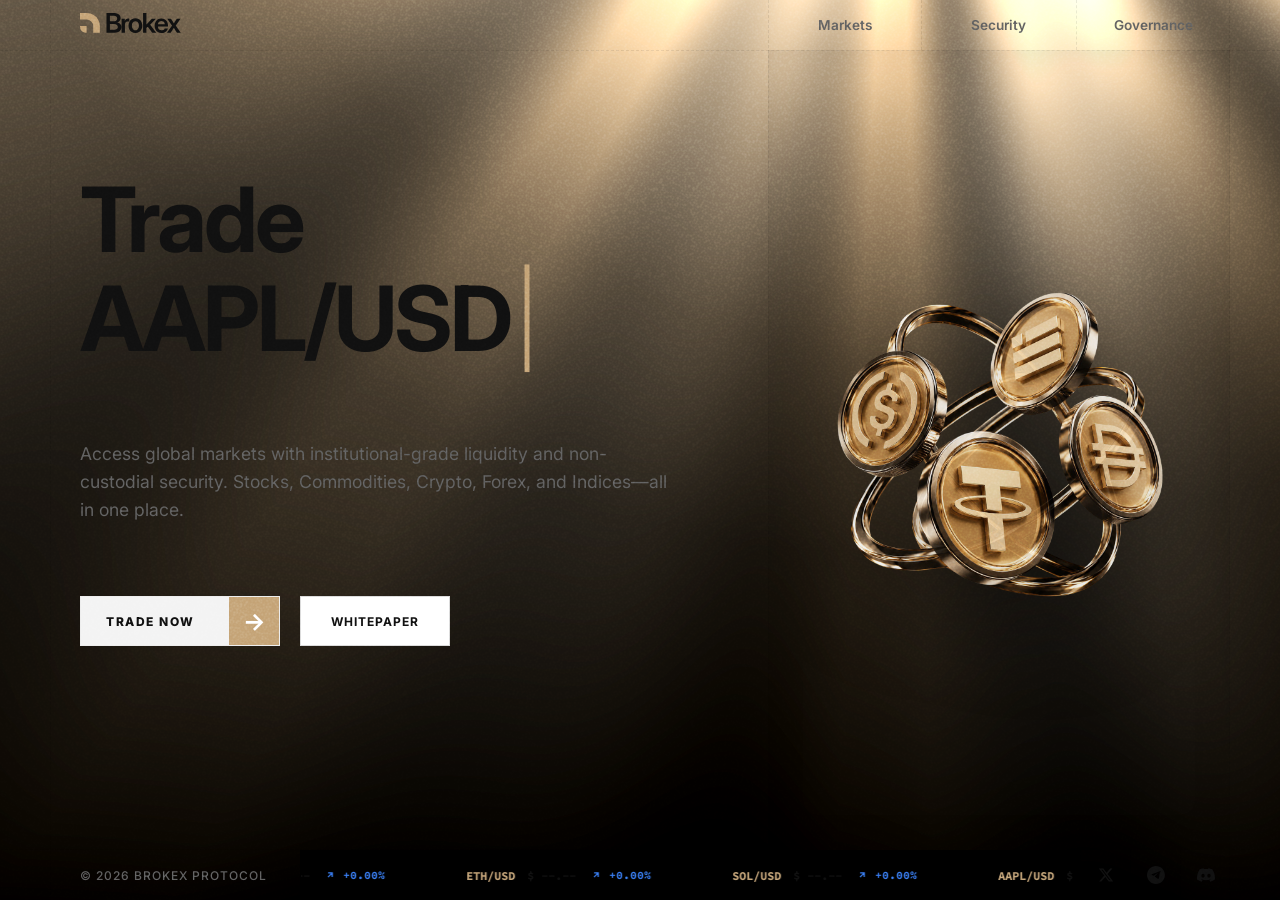
==== index.html @ e4e47d41 "feur" ====
<!DOCTYPE html>
<html lang="en" data-theme="light">

<head>
    <meta charset="UTF-8">
    <meta name="viewport" content="width=device-width, initial-scale=1.0">
    <title>BROKEX | Decentralized Web3 CFD Broker (Shader BG)</title>
    <link rel="stylesheet" href="style.css">
    <link rel="preconnect" href="https://fonts.googleapis.com">
    <link rel="preconnect" href="https://fonts.gstatic.com" crossorigin>
    <link
        href="https://fonts.googleapis.com/css2?family=Inter:wght@400;600;700&family=Source+Code+Pro:wght@600;700&display=swap"
        rel="stylesheet">
    <link
        href="https://fonts.googleapis.com/css2?family=Inter:wght@400;600;700&family=Source+Code+Pro:wght@600;700&display=swap"
        rel="stylesheet">
        
    <!-- Isolated Styles for WebGL Shader Canvas Background -->
    <style>
        html {
            background-color: #060606; /* Solid deep charcoal base behind the canvas */
        }

        #bg-canvas {
            position: fixed;
            top: 0;
            left: 0;
            width: 100vw;
            height: 100vh;
            z-index: -1;
            pointer-events: none;
            display: block;
            filter: brightness(1.15) contrast(1.2); /* Boosts visibility and contrast of the golden rays */
        }

        /* Make primary containers transparent so the shader is visible */
        body, 
        .desktop-view, 
        .mobile-view, 
        .app-container, 
        .mobile-container {
            background: transparent !important;
            background-color: transparent !important;
        }
    </style>
</head>

<body>
    <!-- DESKTOP VIEW -->
    <div class="desktop-view">
        <div class="app-container">
            <!-- Grid Lines -->
            <div class="grid-line horizontal top"></div>
            <div class="grid-line horizontal bottom"></div>
            <div class="grid-line vertical left"></div>
            <div class="grid-line vertical right"></div>
            <div class="grid-line vertical divider"></div>
            <div class="logo-grid">
                <a href="index.html" class="logo-link">
                    <div class="logo">
                        <svg id="Layer_1" data-name="Layer 1" xmlns="http://www.w3.org/2000/svg"
                            viewBox="0 0 410.74 81.56">
                            <defs>
                                <style>
                                    .cls-1 {
                                        fill: #c8a97e;
                                        fill-rule: evenodd;
                                    }

                                    .logo-text {
                                        fill: #111111;
                                    }
                                </style>
                            </defs>
                            <path class="logo-text"
                                d="M108,80.27V0h31.07A36.19,36.19,0,0,1,153.48,2.6a20.53,20.53,0,0,1,9.08,7.29,19.17,19.17,0,0,1,3.12,11A18.38,18.38,0,0,1,164,29a15.93,15.93,0,0,1-4.81,5.86,22.43,22.43,0,0,1-7.41,3.59v.09a20.78,20.78,0,0,1,8.64,2.93,17.15,17.15,0,0,1,6.1,6.43,19.8,19.8,0,0,1,2.26,9.78,21.63,21.63,0,0,1-3.21,11.84,21.06,21.06,0,0,1-9.51,7.93q-6.31,2.84-15.63,2.83ZM122,68.7h16.89q7.29,0,11.29-3a10,10,0,0,0,4-8.55,11.44,11.44,0,0,0-1.76-6.41,11.24,11.24,0,0,0-5.1-4.16,19.72,19.72,0,0,0-8.07-1.47H122ZM122,34h16.36a16.41,16.41,0,0,0,7-1.36,10.29,10.29,0,0,0,4.51-3.88,11.06,11.06,0,0,0,1.56-6A10.25,10.25,0,0,0,148,14.61q-3.48-3-9.62-3H122ZM169.6,80.27V23.38h13.11v9.45h.18a14.4,14.4,0,0,1,4.91-7.44,14.29,14.29,0,0,1,8.88-2.56c.91,0,1.73,0,2.49.07s1.39.1,1.93.13V35.11c-.5-.07-1.36-.16-2.58-.26s-2.5-.16-3.84-.16a11.77,11.77,0,0,0-5.81,1.47,10.29,10.29,0,0,0-4.14,4.45,16.25,16.25,0,0,0-1.5,7.45V80.27ZM226,81.56a28.28,28.28,0,0,1-14.69-3.74,26,26,0,0,1-9.86-10.42,32.72,32.72,0,0,1-3.51-15.5,33,33,0,0,1,3.51-15.57,26,26,0,0,1,9.86-10.47,30.54,30.54,0,0,1,29.4,0,26,26,0,0,1,9.81,10.47A32.87,32.87,0,0,1,254,51.9a32.61,32.61,0,0,1-3.53,15.5,26,26,0,0,1-9.81,10.42A28.3,28.3,0,0,1,226,81.56Zm0-11.35A13,13,0,0,0,233.53,68a14.36,14.36,0,0,0,5-6.33,24.88,24.88,0,0,0,1.74-9.76,25,25,0,0,0-1.74-9.84,14.57,14.57,0,0,0-5-6.36A12.77,12.77,0,0,0,226,33.46a12.93,12.93,0,0,0-7.56,2.22,14.25,14.25,0,0,0-5,6.36,24.93,24.93,0,0,0-1.77,9.86,24.65,24.65,0,0,0,1.77,9.78,14.12,14.12,0,0,0,5,6.31A13.05,13.05,0,0,0,226,70.21Zm43.68-7.7V46.44H271L293.1,23.38h16.35l-26.4,28.06h-2.72L269.64,62.51ZM257.21,80.27V0h13.63V80.27Zm37.4,0L274.9,54.45,284,45l26.81,35.3Zm37.64,1.29a27.8,27.8,0,0,1-14.77-3.81,25.39,25.39,0,0,1-9.61-10.54,33.46,33.46,0,0,1-3.38-15.31A33.15,33.15,0,0,1,308,36.47a26.53,26.53,0,0,1,9.62-10.55,26,26,0,0,1,14.1-3.83,27.87,27.87,0,0,1,11.16,2.16,24.39,24.39,0,0,1,8.62,6.08A27.86,27.86,0,0,1,357,39.71a35.69,35.69,0,0,1,1.93,12v3.69H309.87V46h42.27l-6.08,2.52a18.56,18.56,0,0,0-1.73-8.32,12.86,12.86,0,0,0-4.91-5.42,15.83,15.83,0,0,0-15,0,12.81,12.81,0,0,0-4.89,5.42,18.56,18.56,0,0,0-1.73,8.32v5.92A20,20,0,0,0,319.53,63a13.14,13.14,0,0,0,5,5.78,14.9,14.9,0,0,0,8,2,16.65,16.65,0,0,0,6.05-1A11.87,11.87,0,0,0,343,67a11,11,0,0,0,2.51-4.29h12.73a20.51,20.51,0,0,1-4.71,9.82,25.35,25.35,0,0,1-9.14,6.66,30,30,0,0,1-12.15,2.39Zm22.28-1.29,23.24-32.64-.22,7L355.9,23.38h15.15l5.9,9.05c1.47,2.35,2.88,4.67,4.24,6.89s2.73,4.49,4.09,6.77h-4.89c1.41-2.28,2.81-4.52,4.17-6.77s2.81-4.54,4.32-6.89l6-9h14.95l-22,31.29L388,47.6l22.76,32.67H395.57l-6.8-10.13q-2.17-3.45-4.19-6.68l-4.05-6.52H385c-1.38,2.18-2.74,4.37-4.1,6.52s-2.77,4.38-4.28,6.68l-6.91,10.13Z" />
                            <path class="cls-1"
                                d="M27,27h0a27,27,0,0,1,27,26.55v27h27v-27h0a53.63,53.63,0,0,0-7.46-27A53.92,53.92,0,0,0,27,0H0V27Z" />
                            <path class="cls-1" d="M27,80.49v-27H0v.55A27,27,0,0,0,22.25,80.49Z" />
                        </svg>
                    </div>
                </a>
            </div>
            <div class="copyright-grid">© 2026 BROKEX PROTOCOL</div>
            <div class="ticker-grid">
                <div class="ticker-wrap">
                    <!-- Injected via JS -->
                </div>
            </div>
            <main class="layout">
                <section class="section-left">
                    <div class="content-block">
                        <div class="stage stage-hero">
                            <h1 class="typewriter-container">
                                Trade<br>
                                <span class="typewriter-text"></span><span class="cursor">|</span>
                            </h1>
                        </div>
                        <div class="stage stage-desc">
                            <p>Access global markets with institutional-grade liquidity and non-custodial security.
                                Stocks,
                                Commodities, Crypto, Forex, and Indices—all in one place.</p>
                        </div>
                        <div class="cta-group">
                            <a href="https://app.brokex.trade" class="btn-trade">
                                <div class="text-container"><span class="btn-text">TRADE NOW</span></div>
                                <div class="text-reveal">TRADE NOW</div>
                                <div class="icon-box"><span>&rarr;</span></div>
                            </a>
                            <a href="whitepaper.html" class="btn-secondary">Whitepaper</a>
                        </div>
                    </div>
                </section>
                <section class="section-right">
                    <nav class="nav top-nav">
                        <div class="nav-links">
                            <a href="markets.html">Markets</a>
                            <a href="#">Security</a>
                            <a href="#">Governance</a>
                        </div>
                        <button class="theme-icon-btn theme-toggle-btn">
                            <svg class="sun-icon" viewBox="0 0 24 24" fill="none" stroke="currentColor" stroke-width="2"
                                stroke-linecap="round" stroke-linejoin="round">
                                <circle cx="12" cy="12" r="5"></circle>
                                <line x1="12" y1="1" x2="12" y2="3"></line>
                                <line x1="12" y1="21" x2="12" y2="23"></line>
                                <line x1="4.22" y1="4.22" x2="5.64" y2="5.64"></line>
                                <line x1="18.36" y1="18.36" x2="19.78" y2="19.78"></line>
                                <line x1="1" y1="12" x2="3" y2="12"></line>
                                <line x1="21" y1="12" x2="23" y2="12"></line>
                                <line x1="4.22" y1="19.78" x2="5.64" y2="18.36"></line>
                                <line x1="18.36" y1="5.64" x2="19.78" y2="4.22"></line>
                            </svg>
                            <svg class="moon-icon" viewBox="0 0 24 24" fill="none" stroke="currentColor"
                                stroke-width="2" stroke-linecap="round" stroke-linejoin="round">
                                <path d="M21 12.79A9 9 0 1 1 11.21 3 7 7 0 0 0 21 12.79z"></path>
                            </svg>
                        </button>
                        <button id="menu-toggle" class="menu-toggle"><span></span><span></span></button>
                    </nav>

                    <!-- Transparent gold box override to let background shader shine through -->
                    <div class="gold-box" style="background: transparent !important;">
                        <img src="3.png" alt="Crypto Assets" class="gold-box-asset asset-base">
                        <img src="COMBINED.png" alt="Crypto Assets" class="gold-box-asset asset-overlay">
                    </div>
                    <div class="social-grid">
                        <a href="https://X.com/brokexfi" target="_blank"><svg width="16" height="16" viewBox="0 0 24 24"
                                fill="currentColor">
                                <path
                                    d="M18.244 2.25h3.308l-7.227 8.26 8.502 11.24H16.17l-5.214-6.817L4.99 21.75H1.68l7.73-8.835L1.254 2.25H8.08l4.713 6.231zm-1.161 17.52h1.833L7.084 4.126H5.117z" />
                            </svg></a>
                        <a href="https://t.me/brokexfi" target="_blank"><svg width="18" height="18" viewBox="0 0 24 24"
                                fill="currentColor">
                                <path
                                    d="M11.944 0C5.346 0 0 5.346 0 11.944c0 6.598 5.346 11.944 11.944 11.944 6.598 0 11.944-5.346 11.944-11.944C23.888 5.346 18.542 0 11.944 0zm5.206 8.196c-.164 1.724-.872 5.885-1.233 7.82-.153.816-.454 1.09-.744 1.117-.633.058-1.111-.418-1.724-.82-.96-.63-1.502-1.022-2.433-1.636-1.077-.71-.38-1.1.235-1.74.16-.167 2.946-2.698 3.002-2.93.007-.03.013-.142-.054-.202-.066-.06-.163-.04-.233-.024-.098.022-1.66 1.057-4.688 3.1l-2.906-.91c-.632-.197-.643-.632.132-.932 1.503-.585 3.336-1.282 5.498-2.09 4.137-1.54 4.993-1.808 5.553-1.817.123-.002.396.028.572.17.149.12.19.28.203.395.013.116.015.263.008.334z" />
                            </svg></a>
                        <a href="https://discord.com" target="_blank"><svg width="18" height="18" viewBox="0 0 24 24"
                                fill="currentColor">
                                <path
                                    d="M20.317 4.37a19.791 19.791 0 0 0-4.885-1.515.074.074 0 0 0-.079.037c-.21.375-.444.864-.608 1.25a18.27 18.27 0 0 0-5.487 0 12.64 12.64 0 0 0-.617-1.25.077.077 0 0 0-.079-.037A19.736 19.736 0 0 0 3.677 4.37a.07.07 0 0 0-.032.027C.533 9.046-.32 13.58.099 18.057a.082.082 0 0 0 .031.057 19.9 19.9 0 0 0 5.993 3.03.078.078 0 0 0 .084-.028 14.09 14.09 0 0 0 1.226-1.994.076.076 0 0 0-.041-.106 13.107 13.107 0 0 1-1.872-.892.077.077 0 0 1-.008-.128 10.2 10.2 0 0 0 .372-.292.074.074 0 0 1 .077-.01c3.928 1.793 8.18 1.793 12.062 0a.074.074 0 0 1 .078.01c.12.098.246.198.373.292a.077.077 0 0 1-.006.127 12.299 12.299 0 0 1-1.873.892.077.077 0 0 0-.041.107c.36.698.772 1.362 1.225 1.993a.076.076 0 0 0 .084.028 19.839 19.839 0 0 0 6.002-3.03.077.077 0 0 0 .032-.054c.5-5.177-.838-9.674-3.549-13.66a.061.061 0 0 0-.031-.03zM8.02 15.33c-1.183 0-2.157-1.085-2.157-2.419 0-1.333.956-2.419 2.157-2.419 1.21 0 2.176 1.096 2.157 2.42 0 1.333-.956 2.418-2.157 2.418zm7.975 0c-1.183 0-2.157-1.085-2.157-2.419 0-1.333.955-2.419 2.157-2.419 1.21 0 2.176 1.096 2.157 2.42 0 1.333-.946 2.418-2.157 2.418z" />
                            </svg></a>
                    </div>
                </section>
            </main>
        </div>
    </div>

    <!-- MOBILE VIEW -->
    <div class="mobile-view">
        <div class="mobile-container">
            <header>
                <a href="index.html" class="logo">
                    <svg id="Layer_1" data-name="Layer 1" xmlns="http://www.w3.org/2000/svg" viewBox="0 0 410.74 81.56">
                        <defs>
                            <style>
                                .cls-1 {
                                    fill: #c8a97e;
                                    fill-rule: evenodd;
                                }

                                .logo-text {
                                    fill: #111111;
                                }
                            </style>
                        </defs>
                        <path class="logo-text"
                            d="M108,80.27V0h31.07A36.19,36.19,0,0,1,153.48,2.6a20.53,20.53,0,0,1,9.08,7.29,19.17,19.17,0,0,1,3.12,11A18.38,18.38,0,0,1,164,29a15.93,15.93,0,0,1-4.81,5.86,22.43,22.43,0,0,1-7.41,3.59v.09a20.78,20.78,0,0,1,8.64,2.93,17.15,17.15,0,0,1,6.1,6.43,19.8,19.8,0,0,1,2.26,9.78,21.63,21.63,0,0,1-3.21,11.84,21.06,21.06,0,0,1-9.51,7.93q-6.31,2.84-15.63,2.83ZM122,68.7h16.89q7.29,0,11.29-3a10,10,0,0,0,4-8.55,11.44,11.44,0,0,0-1.76-6.41,11.24,11.24,0,0,0-5.1-4.16,19.72,19.72,0,0,0-8.07-1.47H122ZM122,34h16.36a16.41,16.41,0,0,0,7-1.36,10.29,10.29,0,0,0,4.51-3.88,11.06,11.06,0,0,0,1.56-6A10.25,10.25,0,0,0,148,14.61q-3.48-3-9.62-3H122ZM169.6,80.27V23.38h13.11v9.45h.18a14.4,14.4,0,0,1,4.91-7.44,14.29,14.29,0,0,1,8.88-2.56c.91,0,1.73,0,2.49.07s1.39.1,1.93.13V35.11c-.5-.07-1.36-.16-2.58-.26s-2.5-.16-3.84-.16a11.77,11.77,0,0,0-5.81,1.47,10.29,10.29,0,0,0-4.14,4.45,16.25,16.25,0,0,0-1.5,7.45V80.27ZM226,81.56a28.28,28.28,0,0,1-14.69-3.74,26,26,0,0,1-9.86-10.42,32.72,32.72,0,0,1-3.51-15.5,33,33,0,0,1,3.51-15.57,26,26,0,0,1,9.86-10.47,30.54,30.54,0,0,1,29.4,0,26,26,0,0,1,9.81,10.47A32.87,32.87,0,0,1,254,51.9a32.61,32.61,0,0,1-3.53,15.5,26,26,0,0,1-9.81,10.42A28.3,28.3,0,0,1,226,81.56Zm0-11.35A13,13,0,0,0,233.53,68a14.36,14.36,0,0,0,5-6.33,24.88,24.88,0,0,0,1.74-9.76,25,25,0,0,0-1.74-9.84,14.57,14.57,0,0,0-5-6.36A12.77,12.77,0,0,0,226,33.46a12.93,12.93,0,0,0-7.56,2.22,14.25,14.25,0,0,0-5,6.36,24.93,24.93,0,0,0-1.77,9.86,24.65,24.65,0,0,0,1.77,9.78,14.12,14.12,0,0,0,5,6.31A13.05,13.05,0,0,0,226,70.21Zm43.68-7.7V46.44H271L293.1,23.38h16.35l-26.4,28.06h-2.72L269.64,62.51ZM257.21,80.27V0h13.63V80.27Zm37.4,0L274.9,54.45,284,45l26.81,35.3Zm37.64,1.29a27.8,27.8,0,0,1-14.77-3.81,25.39,25.39,0,0,1-9.61-10.54,33.46,33.46,0,0,1-3.38-15.31A33.15,33.15,0,0,1,308,36.47a26.53,26.53,0,0,1,9.62-10.55,26,26,0,0,1,14.1-3.83,27.87,27.87,0,0,1,11.16,2.16,24.39,24.39,0,0,1,8.62,6.08A27.86,27.86,0,0,1,357,39.71a35.69,35.69,0,0,1,1.93,12v3.69H309.87V46h42.27l-6.08,2.52a18.56,18.56,0,0,0-1.73-8.32,12.86,12.86,0,0,0-4.91-5.42,15.83,15.83,0,0,0-15,0,12.81,12.81,0,0,0-4.89,5.42,18.56,18.56,0,0,0-1.73,8.32v5.92A20,20,0,0,0,319.53,63a13.14,13.14,0,0,0,5,5.78,14.9,14.9,0,0,0,8,2,16.65,16.65,0,0,0,6.05-1A11.87,11.87,0,0,0,343,67a11,11,0,0,0,2.51-4.29h12.73a20.51,20.51,0,0,1-4.71,9.82,25.35,25.35,0,0,1-9.14,6.66,30,30,0,0,1-12.15,2.39Zm22.28-1.29,23.24-32.64-.22,7L355.9,23.38h15.15l5.9,9.05c1.47,2.35,2.88,4.67,4.24,6.89s2.73,4.49,4.09,6.77h-4.89c1.41-2.28,2.81-4.52,4.17-6.77s2.81-4.54,4.32-6.89l6-9h14.95l-22,31.29L388,47.6l22.76,32.67H395.57l-6.8-10.13q-2.17-3.45-4.19-6.68l-4.05-6.52H385c-1.38,2.18-2.74,4.37-4.1,6.52s-2.77,4.38-4.28,6.68l-6.91,10.13Z" />
                        <path class="cls-1"
                            d="M27,27h0a27,27,0,0,1,27,26.55v27h27v-27h0a53.63,53.63,0,0,0-7.46-27A53.92,53.92,0,0,0,27,0H0V27Z" />
                        <path class="cls-1" d="M27,80.49v-27H0v.55A27,27,0,0,0,22.25,80.49Z" />
                    </svg>
                </a>
                <a href="https://app.brokex.trade" class="btn btn-trade btn-header-trade">Trade Now</a>
                <button class="theme-toggle theme-toggle-btn">
                    <svg class="sun-icon" viewBox="0 0 24 24" fill="none" stroke="currentColor" stroke-width="2"
                        stroke-linecap="round" stroke-linejoin="round">
                        <circle cx="12" cy="12" r="5"></circle>
                        <line x1="12" y1="1" x2="12" y2="3"></line>
                        <line x1="12" y1="21" x2="12" y2="23"></line>
                        <line x1="4.22" y1="4.22" x2="5.64" y2="5.64"></line>
                        <line x1="18.36" y1="18.36" x2="19.78" y2="19.78"></line>
                        <line x1="1" y1="12" x2="3" y2="12"></line>
                        <line x1="21" y1="12" x2="23" y2="12"></line>
                        <line x1="4.22" y1="19.78" x2="5.64" y2="18.36"></line>
                        <line x1="18.36" y1="5.64" x2="19.78" y2="4.22"></line>
                    </svg>
                    <svg class="moon-icon" viewBox="0 0 24 24" fill="none" stroke="currentColor" stroke-width="2"
                        stroke-linecap="round" stroke-linejoin="round">
                        <path d="M21 12.79A9 9 0 1 1 11.21 3 7 7 0 0 0 21 12.79z"></path>
                    </svg>
                </button>
            </header>
            <main>
                <section class="hero-section">
                    <h1>Trade<br><span class="typewriter-text"></span><span class="cursor">|</span></h1>
                    
                    <!-- Mobile Gold Box Showcase -->
                    <div class="gold-box-mobile">
                        <img src="3.png" alt="Crypto Assets" class="gold-box-asset asset-base">
                        <img src="COMBINED.png" alt="Crypto Assets" class="gold-box-asset asset-overlay">
                    </div>

                </section>
            </main>
            <footer>
                <div class="social-links">
                    <a href="https://X.com/brokexfi">Twitter</a>
                    <a href="https://t.me/brokexfi">Telegram</a>
                </div>
                <div class="copyright">© 2026 BROKEX PROTOCOL</div>
            </footer>
        </div>

        <!-- MOBILE FIXED BOTTOM BAR -->
        <div class="mobile-bottom-bar">
            <div class="mobile-ticker-container">
                <div class="ticker-wrap"></div>
            </div>
            <button class="mobile-menu-trigger" id="mobile-menu-trigger">
                <div class="burger-icon">
                    <span></span>
                    <span></span>
                    <span></span>
                </div>
            </button>
        </div>
    </div>


    <!-- SVG Filter for Sandpaper Texture -->
    <svg style="display:none;">
        <filter id="sandpaper">
            <feTurbulence type="fractalNoise" baseFrequency="0.9" numOctaves="3" stitchTiles="stitch" />
            <feColorMatrix type="saturate" values="0" />
            <feComponentTransfer>
                <feFuncA type="linear" slope="0.05" />
            </feComponentTransfer>
        </filter>
    </svg>
    <!-- MOBILE MENU OVERLAY (GLOBAL) -->
    <div id="mobile-menu" class="mobile-menu">
        <div class="mobile-menu-content">
            <a href="markets.html" class="mobile-link">Markets</a>
            <a href="#" class="mobile-link">Security</a>
            <a href="#" class="mobile-link">Governance</a>
            <a href="whitepaper.html" class="mobile-link">Whitepaper</a>
            <div class="mobile-menu-footer">
                <div class="social-links-mobile">
                    <a href="https://X.com/brokexfi" target="_blank">Twitter</a>
                    <a href="https://t.me/brokexfi" target="_blank">Telegram</a>
                </div>
            </div>
        </div>
    </div>

    <!-- WebGL Background Renderer & Main interaction logic -->
    <script src="background-renderer.js"></script>
    <script src="script.js"></script>

</body>

</html>
---- style.css ----
:root {
    --bg-light: #ffffff;
    --bg-subtle: #f9f9f9;
    --gold: #c8a97e;
    --gold-bright: #d4af37;
    --gold-deep: #b89566;
    --text-dark: #111111;
    --text-grey: #666666;
    --grid-color: rgba(0, 0, 0, 0.08);
    --font-main: 'Inter', sans-serif;
}

[data-theme="dark"] {
    --bg-light: #0d0d0d;
    --bg-subtle: #141414;
    --text-dark: #f5f5f5;
    --text-grey: #888888;
    --grid-color: rgba(255, 255, 255, 0.15);
    --gold: #b89566;
    /* Slightly deeper gold for dark mode */
}



* {
    margin: 0;
    padding: 0;
    box-sizing: border-box;
}

::selection {
    background: var(--gold);
    color: #fff;
}

::-moz-selection {
    background: var(--gold);
    color: #fff;
}

body {
    background: linear-gradient(180deg, #2b1a0f, #000);
    color: var(--text-dark);
    font-family: var(--font-main);
    height: 100vh;
    position: relative;
    overflow: hidden;
    transition: background-color 0.3s ease, color 0.3s ease;
}

body::before {
    content: "";
    position: absolute;
    inset: 0;
    background-image: url("noise.png");
    opacity: 0.08;
    mix-blend-mode: overlay;
    pointer-events: none;
    z-index: 9999;
}

[data-theme="dark"] .btn-secondary {
    background: var(--bg-subtle);
    border-color: #333;
}

[data-theme="dark"] .btn-trade {
    background-color: #111111;
    border-color: #222;
}

[data-theme="dark"] .btn-trade:hover {
    background-color: #1a1a1a;
    border-color: var(--gold);
}

[data-theme="dark"] .btn-text,
[data-theme="dark"] .text-reveal {
    color: var(--text-dark);
}

.app-container {
    width: 100vw;
    height: 100vh;
    position: relative;
    background: var(--bg-light);
}

/* Grid Lines */
.grid-line {
    position: absolute;
    z-index: 10;
    pointer-events: none;
}

.grid-line.horizontal {
    height: 1px;
    left: 0;
    right: 0;
    border-top: 1px dashed var(--grid-color);
}

.grid-line.horizontal.top {
    top: 50px;
}

.grid-line.horizontal.bottom {
    bottom: 50px;
}

.grid-line.vertical {
    width: 1px;
    top: 0;
    bottom: 0;
    border-left: 1px dashed var(--grid-color);
}

.grid-line.vertical.left {
    left: 50px;
}

.grid-line.vertical.right {
    right: 50px;
}

.grid-line.vertical.divider {
    left: 60%;
}

/* Layout Split */
.layout {
    display: flex;
    width: 100%;
    height: 100%;
}

/* LEFT SECTION (60%) - Structured 4-Stage Layout */
.section-left {
    flex: 0 0 60%;
    padding: 80px;
    /* Uniform padding between the div block and the white square edges */
    height: 100%;
    display: flex;
}

.content-block {
    width: 100%;
    height: 100%;
    display: flex;
    flex-direction: column;
    justify-content: flex-start;
    gap: 8vh;
    padding-top: 10vh;
}

/* Stage 1: Logo & Nav */
.logo-grid {
    position: absolute;
    top: 0;
    left: 80px;
    height: 50px;
    display: flex;
    align-items: center;
    z-index: 20;
}

.logo svg {
    height: 20px;
    width: auto;
}

.logo-text {
    fill: var(--text-dark) !important;
}

.logo-link {
    text-decoration: none;
    display: flex;
    align-items: center;
    color: inherit;
}

.nav {
    display: flex;
}

.top-nav {
    position: absolute;
    top: 0;
    left: 0;
    right: 50px;
    height: 50px;
    display: flex;
    z-index: 20;
}

.nav-links {
    display: flex;
    flex: 1;
    height: 100%;
}

.top-nav .nav-links a {
    flex: 1;
    height: 100%;
    display: flex;
    justify-content: center;
    align-items: center;
    border-right: 1px dashed var(--grid-color);
}

.top-nav .nav-links a:last-child {
    border-right: none;
}

/* Theme Toggle */
.theme-icon-btn {
    background: transparent;
    border: none;
    cursor: pointer;
    color: var(--text-dark);
    display: flex;
    align-items: center;
    justify-content: center;
    width: 50px;
    height: 50px;
    aspect-ratio: 1 / 1;
    transition: all 0.3s ease;
    border-left: 1px dashed var(--grid-color);
}

.theme-icon-btn:hover {
    color: var(--gold);
    background: var(--bg-subtle);
}

.sun-icon,
.moon-icon {
    width: 18px;
    height: 18px;
    display: none;
}

[data-theme="light"] .moon-icon {
    display: block;
}

[data-theme="dark"] .sun-icon {
    display: block;
}

.nav a {
    color: var(--text-grey);
    text-decoration: none;
    font-size: 0.85rem;
    font-weight: 600;
    transition: color 0.3s;
}

.nav a:hover {
    color: var(--gold);
}

/* Stage 2: Hero Headline */
.stage-hero h1 {
    font-size: 90px;
    font-weight: 700;
    line-height: 1.1;
    letter-spacing: -3px;
    min-height: 2.2em;
    font-family: var(--font-main);
    /* Ensure 'Inter' is used for "Trade" */
}

#typewriter-text {
    color: var(--gold);
    font-family: 'Source Code Pro', monospace;
    /* Monospaced font for financial pairs */
    letter-spacing: -2px;
}

.cursor {
    color: var(--gold);
    animation: blink 0.7s infinite;
    margin-left: 5px;
    font-weight: 300;
}

@keyframes blink {

    0%,
    100% {
        opacity: 1;
    }

    50% {
        opacity: 0;
    }
}

/* Stage 3: Description */
.stage-desc p {
    color: var(--text-grey);
    font-size: 1.1rem;
    line-height: 1.6;
    max-width: 600px;
}

/* Stage 4: Footer & CTAs */
.stage-bottom {
    display: flex;
    flex-direction: column;
    gap: 40px;
}

.cta-group {
    display: flex;
    gap: 20px;
}

/* Reintegrated Theme: Gold & Grey Reveal Button */
.btn-trade {
    position: relative;
    width: 200px;
    /* Reduced width */
    height: 50px;
    /* Slightly shorter */
    background-color: #f4f4f4;
    /* Project Grey */
    border-radius: 0;
    /* Sharp corners */
    border: 1.5px solid #eeeeee;
    cursor: pointer;
    overflow: hidden;
    padding: 0;
    display: flex;
    align-items: center;
    text-decoration: none;
    transition: all 0.3s ease;
}

.text-container {
    flex-grow: 1;
    display: flex;
    justify-content: flex-start;
    /* Moved to left */
    align-items: center;
    height: 100%;
    padding-left: 25px;
    /* Offset from left edge */
    opacity: 1;
    z-index: 1;
    /* When NOT hovered, wait for the box (0.6s) then show text instantly */
    transition: opacity 0s 0.6s;
}

.btn-text {
    color: var(--text-dark);
    font-size: 0.75rem;
    /* Smaller text */
    letter-spacing: 1.5px;
    font-weight: 800;
    text-transform: uppercase;
    white-space: nowrap;
    font-family: var(--font-main);
}

.icon-box {
    position: absolute;
    right: 0;
    width: 50px;
    /* Perfect square (matches 50px height) */
    height: 100%;
    background-color: var(--gold);
    border-radius: 0;
    /* Sharp corners */
    display: flex;
    justify-content: center;
    align-items: center;
    transition: transform 0.6s cubic-bezier(0.85, 0, 0.15, 1);
    z-index: 3;
}

.icon-box span {
    font-size: 1.5rem;
    color: white;
    font-weight: bold;
}

.text-reveal {
    position: absolute;
    left: -100%;
    width: 100%;
    height: 100%;
    display: flex;
    justify-content: flex-start;
    /* Aligned to left to use padding for position */
    align-items: center;
    padding-left: 85px;
    /* Moved further to the right */
    color: #111111;
    font-size: 0.75rem;
    /* Smaller text */
    font-weight: 800;
    text-transform: uppercase;
    z-index: 2;
    opacity: 0;
    font-family: var(--font-main);
    /* No transition here = instant disappearance on hover out */
}

/* HOVER EFFECTS */
.btn-trade:hover {
    background-color: #ebebeb;
}

.btn-trade:hover .icon-box {
    transform: translateX(-150px);
    /* 200px width - 50px icon-box = 150px */
}

.btn-trade:hover .text-container {
    opacity: 0;
    /* When hovering IN, vanish immediately */
    transition: opacity 0s 0s;
}

.btn-trade:hover .text-reveal {
    opacity: 1;
    left: 0;
    transition: all 0.5s ease;
    transition-delay: 0.4s;
}

.btn-trade:hover .btn-text {
    transform: translateX(65px);
}

.btn-secondary {
    display: flex;
    align-items: center;
    justify-content: center;
    background: white;
    color: var(--text-dark);
    border: 1px solid #dddddd;
    padding: 0 30px;
    /* Reduced padding */
    height: 50px;
    /* Balanced with btn-trade */
    font-weight: 700;
    font-size: 0.75rem;
    /* Smaller text */
    letter-spacing: 1px;
    text-transform: uppercase;
    border-radius: 0;
    /* Sharp corners */
    cursor: pointer;
    text-decoration: none;
    transition: all 0.3s ease;
}

.btn-secondary:hover {
    border-color: var(--gold);
    color: var(--gold);
    background: white;
}

.btn-secondary:hover {
    background: var(--bg-subtle);
    border-color: #ccc;
}

.copyright-grid {
    position: absolute;
    bottom: 0;
    left: 80px;
    height: 50px;
    display: flex;
    align-items: center;
    font-size: 0.75rem;
    color: var(--text-grey);
    font-weight: 500;
    letter-spacing: 1px;
    z-index: 20;
}

.ticker-grid {
    position: absolute;
    bottom: 0;
    left: 300px;
    right: 200px;
    height: 50px;
    overflow: hidden;
    display: flex;
    align-items: center;
    border-left: 1px dashed var(--grid-color);
    background: #000000 !important;
    z-index: 30;
}

.ticker-wrap {
    display: flex;
    white-space: nowrap;
    will-change: transform;
    transform: translate3d(0, 0, 0);
}

.ticker-item {
    height: 50px;
    display: flex;
    align-items: center;
    padding: 0 40px;
    border-right: 1px dashed var(--grid-color);
    font-family: 'Source Code Pro', monospace;
    font-size: 0.75rem;
    min-width: 250px;
    /* Prevent layout jumps on price update */
}


.ticker-item .symbol {
    color: var(--gold);
    margin-right: 12px;
    font-weight: 700;
}

.ticker-item .price {
    color: var(--text-dark);
    margin-right: 15px;
    font-weight: 700;
    transition: all 0.3s ease;
}

.ticker-item .change {
    font-weight: 700;
    font-size: 0.7rem;
    display: flex;
    align-items: center;
    gap: 4px;
    transition: all 0.3s ease;
}

.ticker-item .change.up {
    color: #3b82f6;
}

.ticker-item .change.down {
    color: #ef4444;
}

/* RIGHT SECTION (40%) */
.section-right {
    flex: 0 0 40%;
    position: relative;
    height: 100%;
}

/* Whitepaper Layout Overrides */
.whitepaper-layout .grid-line.vertical.divider {
    left: 310px;
    /* 50px margin + 260px sidebar */
}

.whitepaper-layout .section-left {
    flex: 0 0 310px;
    padding: 60px 0;
}

.whitepaper-layout .section-right {
    flex: 1;
}

.top-nav-container {
    position: absolute;
    top: 0;
    left: 0;
    right: 0;
    height: 50px;
    display: flex;
    z-index: 100;
}

.logo-box {
    flex: 0 0 50px;
    width: 50px;
    height: 50px;
    display: flex;
    align-items: center;
    justify-content: center;
    padding: 0;
    border-right: 1px dashed var(--grid-color);
    background: var(--bg-light);
}

.sidebar-title-box {
    flex: 0 0 260px;
    width: 260px;
    height: 50px;
    display: flex;
    align-items: center;
    padding-left: 20px;
    font-size: 0.75rem;
    font-weight: 700;
    letter-spacing: 1px;
    text-transform: uppercase;
    color: var(--text-grey);
    border-right: 1px dashed var(--grid-color);
    background: var(--bg-light);
}

.whitepaper-layout .top-nav {
    flex: 1;
    margin-right: 50px;
    padding-right: 0;
    /* Ensure no internal padding */
    justify-content: flex-end;
    display: flex;
}

.whitepaper-nav a {
    flex: none !important;
    padding: 0 30px;
    border-left: 1px dashed var(--grid-color);
    border-right: none !important;
    height: 100%;
    display: flex;
    align-items: center;
}

.whitepaper-nav .theme-icon-btn {
    border-left: 1px dashed var(--grid-color);
    border-right: none;
}

.whitepaper-layout .logo svg {
    width: 24px;
    height: 24px;
}

.social-grid {
    position: absolute;
    bottom: 0;
    left: 0;
    right: 50px;
    height: 50px;
    display: flex;
    justify-content: flex-end;
    z-index: 20;
}

.social-grid a {
    width: 50px;
    height: 50px;
    display: flex;
    justify-content: center;
    align-items: center;
    border-left: 1px dashed var(--grid-color);
    color: var(--text-dark);
    transition: all 0.3s ease;
}

.social-grid a:hover {
    background: var(--bg-subtle);
    color: var(--gold);
}

.gold-box {
    position: absolute;
    top: 50px;
    bottom: 50px;
    left: 0;
    right: 50px;
    background-image: url('Background.jpg');
    background-size: cover;
    background-position: center;
    box-shadow: inset 0 0 40px rgba(0, 0, 0, 0.1);
    z-index: 5;
    overflow: hidden;
    display: flex;
    justify-content: center;
    align-items: center;
}

.gold-box-asset {
    position: absolute;
    max-width: 85%;
    max-height: 85%;
    object-fit: contain;
    z-index: 10;
    filter: drop-shadow(0 20px 50px rgba(0, 0, 0, 0.3));
}

.asset-base {
    animation: floatAsset 7s ease-in-out infinite;
    z-index: 10;
}

.asset-overlay {
    animation: floatAsset 5s ease-in-out infinite reverse;
    z-index: 11;
    opacity: 0.9;
    /* Slight transparency for the top layer if needed, or keep it solid */
}

@keyframes floatAsset {

    0%,
    100% {
        transform: translateY(0) rotate(0deg);
    }

    50% {
        transform: translateY(-25px) rotate(2deg);
    }
}



/* Mobile Menu Toggle */
.menu-toggle {
    display: none;
    width: 50px;
    height: 50px;
    background: transparent;
    border: none;
    cursor: pointer;
    position: relative;
    z-index: 1001;
    border-left: 1px dashed var(--grid-color);
    flex-direction: column;
    justify-content: center;
    align-items: center;
    gap: 4px;
}

.menu-toggle span {
    display: block;
    width: 20px;
    height: 2px;
    background: var(--text-dark);
    transition: all 0.3s cubic-bezier(0.4, 0, 0.2, 1);
}

.menu-toggle.active span:first-child {
    transform: translateY(3px) rotate(45deg);
}

.menu-toggle.active span:last-child {
    transform: translateY(-3px) rotate(-45deg);
}

/* Mobile Menu Overlay */
.mobile-menu {
    position: fixed;
    top: 0;
    left: 0;
    width: 100%;
    height: 100%;
    background: var(--bg-light);
    z-index: 3000;

    display: flex;
    flex-direction: column;
    justify-content: center;
    align-items: center;
    transform: translateX(100%);
    transition: transform 0.5s cubic-bezier(0.85, 0, 0.15, 1);
}

.mobile-menu.active {
    transform: translateX(0);
}

.mobile-menu-content {
    display: flex;
    flex-direction: column;
    gap: 30px;
    align-items: center;
    width: 100%;
}

.mobile-link {
    font-size: 2rem;
    font-weight: 700;
    text-decoration: none;
    color: var(--text-dark);
    letter-spacing: -1px;
    text-transform: uppercase;
    transition: color 0.3s;
}

.mobile-link:hover {
    color: var(--gold);
}

.mobile-menu-footer {
    margin-top: 50px;
    border-top: 1px dashed var(--grid-color);
    padding-top: 30px;
    width: 200px;
    text-align: center;
}

.social-links-mobile {
    display: flex;
    justify-content: center;
    gap: 20px;
}

.social-links-mobile a {
    color: var(--text-grey);
    text-decoration: none;
    font-size: 0.8rem;
    font-weight: 600;
}

.mobile-view {
    display: none;
}

.desktop-view {
    display: block;
}

/* --- RESPONSIVE MEDIA QUERY --- */
@media (max-width: 1024px) {
    body {
        height: auto;
        overflow-y: auto;
        overflow-x: hidden;
        background: linear-gradient(180deg, #2b1a0f, #000);
    }

    .gold-box-mobile {
        position: relative;
        width: 100%;
        max-width: 450px;
        height: 380px;
        margin: 20px auto 0 auto;
        display: flex;
        justify-content: center;
        align-items: center;
        overflow: hidden;
        border: none !important;
        background: transparent !important;
        box-shadow: none !important;
        backdrop-filter: none !important;
    }
    
    .gold-box-mobile .gold-box-asset {
        position: absolute;
        max-width: 110%;
        max-height: 110%;
        object-fit: contain;
        z-index: 10;
        filter: drop-shadow(0 15px 30px rgba(0, 0, 0, 0.3));
    }

    /* Small sleek top header trade button on mobile */
    .mobile-view .btn-header-trade {
        height: 32px !important;
        padding: 0 12px !important;
        font-size: 0.7rem !important;
        letter-spacing: 0.5px !important;
        margin: 0 !important;
        display: flex !important;
        align-items: center !important;
        justify-content: center !important;
        background-color: var(--gold) !important;
        color: #111 !important;
        border: 1px solid var(--gold) !important;
        font-weight: 800 !important;
        border-radius: 4px !important;
        position: relative !important;
        width: auto !important;
        min-width: unset !important;
    }
    
    .mobile-view .btn-header-trade::after {
        display: none !important; /* Hide big arrow */
    }

    .desktop-view {
        display: none;
    }

    .mobile-view {
        display: block;
    }

    .mobile-container {
        display: flex;
        flex-direction: column;
        min-height: 100vh;
        padding: 30px 24px;
    }

    .mobile-view header {
        display: flex;
        justify-content: space-between;
        align-items: center;
        height: 60px;
        margin-bottom: 60px;
    }

    .mobile-view .logo svg {
        height: 22px;
        width: auto;
    }

    .mobile-view .theme-toggle {
        background: var(--bg-subtle);
        border: 1px solid var(--grid-color);
        padding: 10px;
        border-radius: 12px;
        color: var(--text-dark);
        cursor: pointer;
        display: flex;
        align-items: center;
        justify-content: center;
        box-shadow: 0 4px 12px rgba(0, 0, 0, 0.05);
    }

    .mobile-view main {
        flex: 1;
        display: flex;
        flex-direction: column;
        gap: 50px;
    }

    .mobile-view .hero-section {
        padding-top: 10px;
    }

    .mobile-view .hero-section h1 {
        font-size: 3.2rem;
        font-weight: 800;
        line-height: 0.95;
        letter-spacing: -2px;
        margin-bottom: 25px;
        text-transform: uppercase;
    }

    .mobile-view .typewriter-text {
        color: var(--gold);
        font-family: 'Source Code Pro', monospace;
        font-weight: 700;
    }

    .mobile-view .cursor {
        color: var(--gold);
        animation: blink 0.7s infinite;
        font-weight: 300;
    }

    .mobile-view .description {
        color: var(--text-grey);
        font-size: 1.15rem;
        line-height: 1.6;
        max-width: 100%;
        font-weight: 400;
        border-left: 2px solid var(--gold);
        padding-left: 20px;
        margin-bottom: 10px;
    }

    .mobile-view .cta-group {
        display: flex;
        flex-direction: column;
        gap: 16px;
        margin-top: 30px;
    }

    .mobile-view .btn {
        height: 64px;
        display: flex;
        align-items: center;
        justify-content: center;
        text-decoration: none;
        font-weight: 800;
        font-size: 0.85rem;
        letter-spacing: 2px;
        text-transform: uppercase;
        transition: all 0.4s cubic-bezier(0.165, 0.84, 0.44, 1);
        border-radius: 4px;
    }

    .mobile-view .btn-trade {
        background-color: var(--text-dark);
        color: var(--bg-light);
        border: 1px solid var(--text-dark);
        position: relative;
        overflow: hidden;
    }

    .mobile-view .btn-trade::after {
        content: '→';
        position: absolute;
        right: 24px;
        font-size: 1.2rem;
    }

    .mobile-view .btn-secondary {
        background-color: transparent;
        border: 1px solid var(--text-grey);
        color: var(--text-dark);
    }

    [data-theme="dark"] .mobile-view .btn-trade {
        background-color: var(--gold);
        border-color: var(--gold);
        color: #111;
    }

    [data-theme="dark"] .mobile-view .btn-secondary {
        background: rgba(255, 255, 255, 0.03);
        border-color: rgba(255, 255, 255, 0.1);
        color: var(--text-dark);
        backdrop-filter: blur(10px);
    }

    .mobile-bottom-bar {
        position: fixed;
        bottom: 0;
        left: 0;
        right: 0;
        height: 60px;
        background: #000000 !important;
        display: flex;
        border-top: 1px solid var(--grid-color);
        z-index: 2000;
        box-shadow: 0 -10px 30px rgba(0, 0, 0, 0.05);
    }

    .mobile-ticker-container {
        flex: 1;
        overflow: hidden;
        display: flex;
        align-items: center;
        background: #000000 !important;
    }

    .mobile-menu-trigger {
        width: 70px;
        background: var(--gold) !important;
        border: none;
        display: flex;
        justify-content: center;
        align-items: center;
        cursor: pointer;
        transition: background 0.3s ease;
    }

    .burger-icon {
        width: 24px;
        height: 16px;
        position: relative;
        display: flex;
        flex-direction: column;
        justify-content: space-between;
    }

    .burger-icon span {
        display: block;
        width: 100%;
        height: 2px;
        background: #111111 !important;
        border-radius: 2px;
        transition: all 0.3s cubic-bezier(0.25, 0.8, 0.25, 1);
        transform-origin: left center;
    }

    .mobile-menu-trigger.active .burger-icon span:nth-child(1) {
        transform: rotate(45deg) translate(2px, 0px);
    }

    .mobile-menu-trigger.active .burger-icon span:nth-child(2) {
        width: 0%;
        opacity: 0;
    }

    .mobile-menu-trigger.active .burger-icon span:nth-child(3) {
        transform: rotate(-45deg) translate(2px, 0px);
    }

    .mobile-view .ticker-item {
        font-size: 0.62rem !important;
        padding: 0 20px !important;
        min-width: 170px !important;
    }
    
    .mobile-view .ticker-item .symbol {
        margin-right: 6px !important;
    }

    .mobile-view footer {
        display: none !important;
    }

}

@media (max-width: 480px) {
    .stage-hero h1 {
        font-size: 42px;
    }

    .section-left {
        padding: 100px 30px 40px 30px;
    }

    .btn-trade:hover .icon-box {
        transform: translateX(-120px);
    }
}

/* Hide Theme Toggle Buttons Globally */
.theme-toggle-btn,
.theme-toggle,
.theme-icon-btn {
    display: none !important;
}
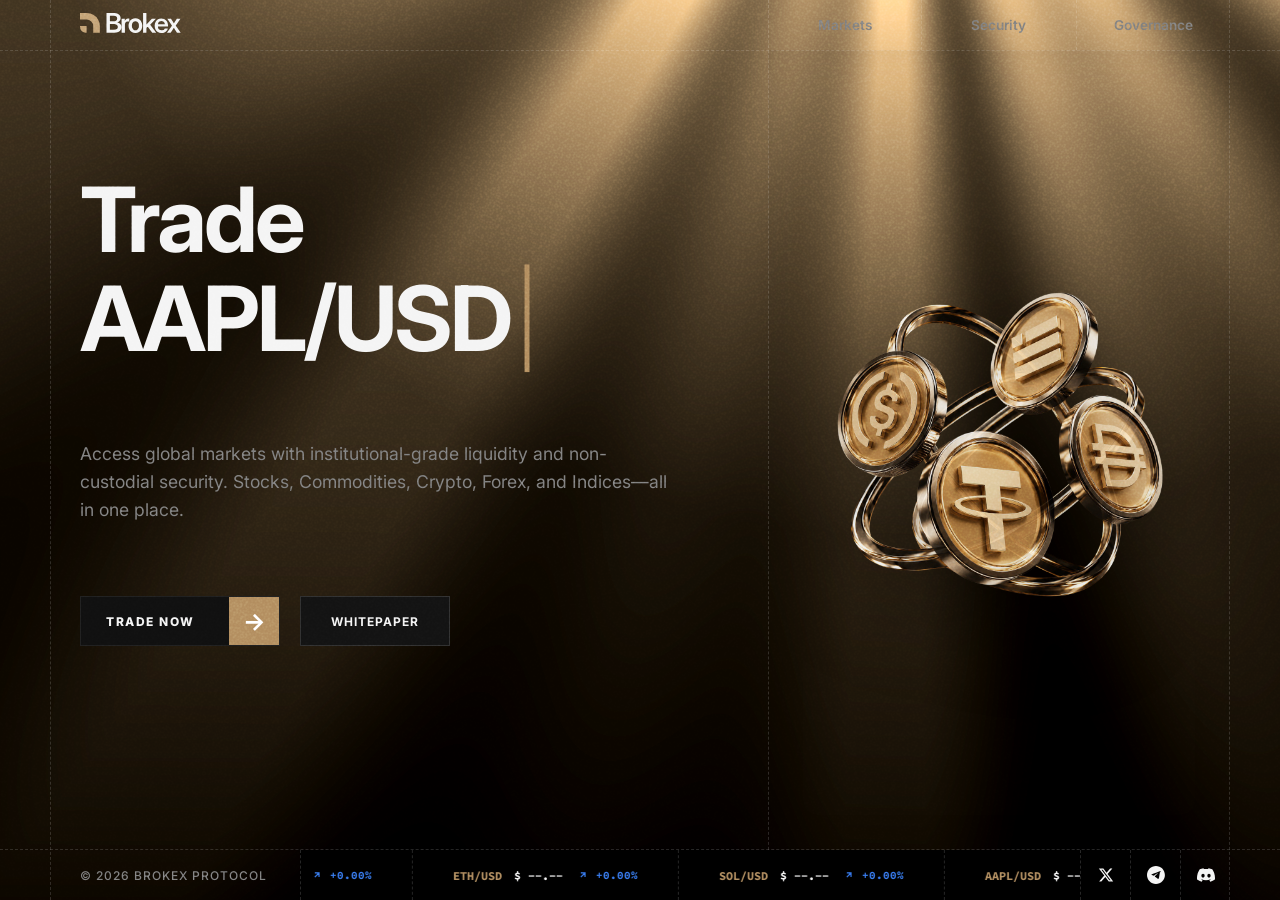
==== commit b97e95c5: "feur" ====
--- a/index.html
+++ b/index.html
@@ -1,5 +1,5 @@
 <!DOCTYPE html>
-<html lang="en" data-theme="light">
+<html lang="en" data-theme="dark" data-always-dark="true">
 
 <head>
     <meta charset="UTF-8">
@@ -118,24 +118,6 @@
                             <a href="#">Security</a>
                             <a href="#">Governance</a>
                         </div>
-                        <button class="theme-icon-btn theme-toggle-btn">
-                            <svg class="sun-icon" viewBox="0 0 24 24" fill="none" stroke="currentColor" stroke-width="2"
-                                stroke-linecap="round" stroke-linejoin="round">
-                                <circle cx="12" cy="12" r="5"></circle>
-                                <line x1="12" y1="1" x2="12" y2="3"></line>
-                                <line x1="12" y1="21" x2="12" y2="23"></line>
-                                <line x1="4.22" y1="4.22" x2="5.64" y2="5.64"></line>
-                                <line x1="18.36" y1="18.36" x2="19.78" y2="19.78"></line>
-                                <line x1="1" y1="12" x2="3" y2="12"></line>
-                                <line x1="21" y1="12" x2="23" y2="12"></line>
-                                <line x1="4.22" y1="19.78" x2="5.64" y2="18.36"></line>
-                                <line x1="18.36" y1="5.64" x2="19.78" y2="4.22"></line>
-                            </svg>
-                            <svg class="moon-icon" viewBox="0 0 24 24" fill="none" stroke="currentColor"
-                                stroke-width="2" stroke-linecap="round" stroke-linejoin="round">
-                                <path d="M21 12.79A9 9 0 1 1 11.21 3 7 7 0 0 0 21 12.79z"></path>
-                            </svg>
-                        </button>
                         <button id="menu-toggle" class="menu-toggle"><span></span><span></span></button>
                     </nav>
 
@@ -192,24 +174,6 @@
                     </svg>
                 </a>
                 <a href="https://app.brokex.trade" class="btn btn-trade btn-header-trade">Trade Now</a>
-                <button class="theme-toggle theme-toggle-btn">
-                    <svg class="sun-icon" viewBox="0 0 24 24" fill="none" stroke="currentColor" stroke-width="2"
-                        stroke-linecap="round" stroke-linejoin="round">
-                        <circle cx="12" cy="12" r="5"></circle>
-                        <line x1="12" y1="1" x2="12" y2="3"></line>
-                        <line x1="12" y1="21" x2="12" y2="23"></line>
-                        <line x1="4.22" y1="4.22" x2="5.64" y2="5.64"></line>
-                        <line x1="18.36" y1="18.36" x2="19.78" y2="19.78"></line>
-                        <line x1="1" y1="12" x2="3" y2="12"></line>
-                        <line x1="21" y1="12" x2="23" y2="12"></line>
-                        <line x1="4.22" y1="19.78" x2="5.64" y2="18.36"></line>
-                        <line x1="18.36" y1="5.64" x2="19.78" y2="4.22"></line>
-                    </svg>
-                    <svg class="moon-icon" viewBox="0 0 24 24" fill="none" stroke="currentColor" stroke-width="2"
-                        stroke-linecap="round" stroke-linejoin="round">
-                        <path d="M21 12.79A9 9 0 1 1 11.21 3 7 7 0 0 0 21 12.79z"></path>
-                    </svg>
-                </button>
             </header>
             <main>
                 <section class="hero-section">
